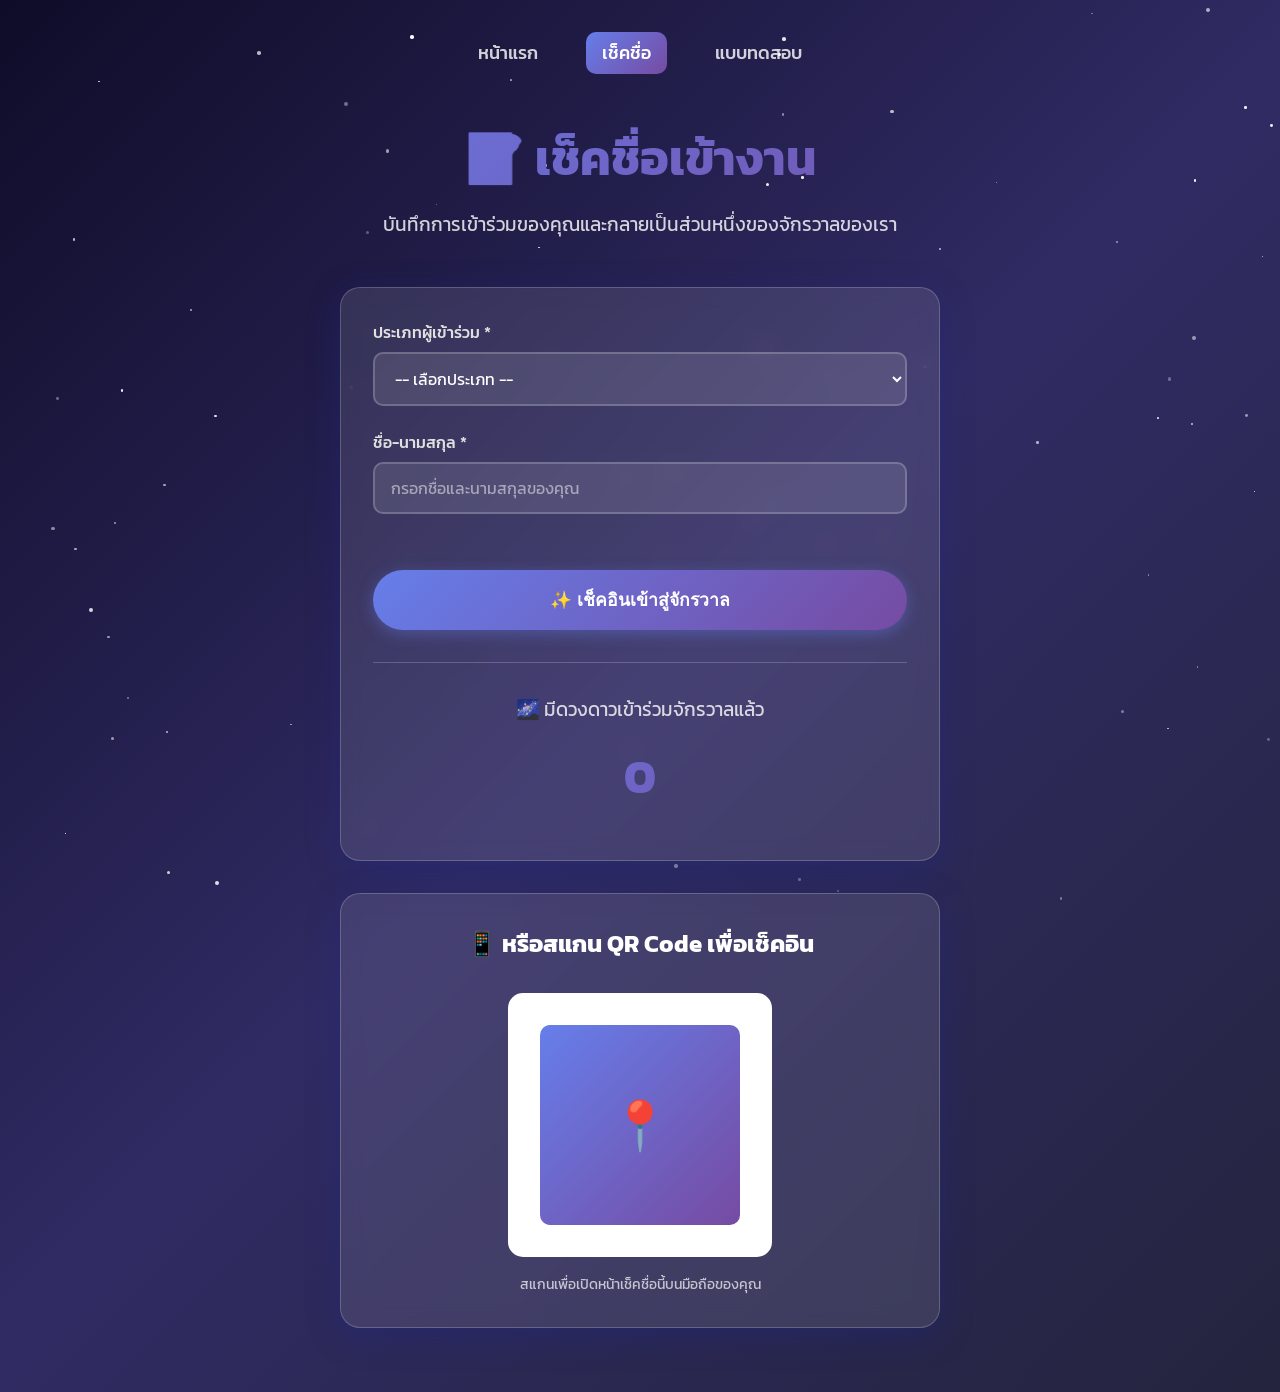
==== templates/checkin.html @ 15f71c45 "Initial project setup for Check-In-And-Quiz web application with celestial theme * Key features impl" ====
<!DOCTYPE html>
<html lang="th">
<head>
    <meta charset="UTF-8">
    <meta name="viewport" content="width=device-width, initial-scale=1.0">
    <title>เช็คชื่อเข้างาน - Check-In</title>
    <link rel="stylesheet" href="/static/css/styles.css">
</head>
<body>
    <!-- Animated Stars Background -->
    <div class="stars-bg"></div>

    <div class="container">
        <!-- Navigation -->
        <nav class="nav">
            <a href="/" class="nav-link">หน้าแรก</a>
            <a href="/checkin" class="nav-link active">เช็คชื่อ</a>
            <a href="/quiz" class="nav-link">แบบทดสอบ</a>
        </nav>

        <!-- Page Header -->
        <header class="page-header">
            <h1 class="page-title">📝 เช็คชื่อเข้างาน</h1>
            <p class="page-subtitle">บันทึกการเข้าร่วมของคุณและกลายเป็นส่วนหนึ่งของจักรวาลของเรา</p>
        </header>

        <!-- Check-in Form -->
        <main class="glass-card" style="max-width: 600px; margin: 0 auto;">
            <form onsubmit="submitCheckIn(event)">
                <!-- User Type Selection -->
                <div class="form-group">
                    <label class="form-label" for="user-type">ประเภทผู้เข้าร่วม *</label>
                    <select 
                        class="form-select" 
                        id="user-type" 
                        name="user_type" 
                        required
                        onchange="toggleUserTypeFields()"
                    >
                        <option value="">-- เลือกประเภท --</option>
                        <option value="student">นิสิต/นักศึกษา</option>
                        <option value="staff">บุคลากร</option>
                        <option value="external">บุคคลภายนอก</option>
                    </select>
                </div>

                <!-- Common Fields -->
                <div class="form-group">
                    <label class="form-label" for="name">ชื่อ-นามสกุล *</label>
                    <input 
                        type="text" 
                        class="form-input" 
                        id="name" 
                        name="name" 
                        placeholder="กรอกชื่อและนามสกุลของคุณ"
                        required
                    />
                </div>

                <!-- Student Fields -->
                <div id="student-fields" class="hidden">
                    <div class="form-group">
                        <label class="form-label" for="staff_id_student">รหัสนิสิต *</label>
                        <input 
                            type="text" 
                            class="form-input" 
                            id="staff_id_student" 
                            name="staff_id" 
                            placeholder="กรอกรหัสนิสิต"
                        />
                    </div>
                    <div class="form-group">
                        <label class="form-label" for="faculty_student">คณะ *</label>
                        <input 
                            type="text" 
                            class="form-input" 
                            id="faculty_student" 
                            name="faculty" 
                            placeholder="กรอกชื่อคณะ"
                        />
                    </div>
                </div>

                <!-- Staff Fields -->
                <div id="staff-fields" class="hidden">
                    <div class="form-group">
                        <label class="form-label" for="staff_id_staff">รหัสพนักงาน</label>
                        <input 
                            type="text" 
                            class="form-input" 
                            id="staff_id_staff" 
                            name="staff_id" 
                            placeholder="กรอกรหัสพนักงาน (ถ้ามี)"
                        />
                    </div>
                    <div class="form-group">
                        <label class="form-label" for="position_staff">ตำแหน่ง *</label>
                        <input 
                            type="text" 
                            class="form-input" 
                            id="position_staff" 
                            name="position" 
                            placeholder="กรอกตำแหน่ง"
                            required
                        />
                    </div>
                    <div class="form-group">
                        <label class="form-label" for="faculty_staff">คณะ/หน่วยงาน *</label>
                        <input 
                            type="text" 
                            class="form-input" 
                            id="faculty_staff" 
                            name="faculty" 
                            placeholder="กรอกคณะหรือหน่วยงาน"
                            required
                        />
                    </div>
                </div>

                <!-- External Fields -->
                <div id="external-fields" class="hidden">
                    <div class="form-group">
                        <label class="form-label" for="occupation_external">อาชีพ *</label>
                        <input 
                            type="text" 
                            class="form-input" 
                            id="occupation_external" 
                            name="occupation" 
                            placeholder="กรอกอาชีพของคุณ"
                            required
                        />
                    </div>
                </div>

                <!-- Submit Button -->
                <button type="submit" class="btn btn-primary" style="width: 100%; margin-top: 2rem;">
                    ✨ เช็คอินเข้าสู่จักรวาล
                </button>
            </form>

            <!-- Check-in Counter -->
            <div class="mt-4" style="border-top: 1px solid rgba(255,255,255,0.2); padding-top: 2rem; text-align: center;">
                <div class="counter-label">
                    🌌 มีดวงดาวเข้าร่วมจักรวาลแล้ว
                </div>
                <div class="counter-display" id="checkin-count">
                    0
                </div>
            </div>
        </main>

        <!-- QR Code Section (Optional) -->
        <div class="glass-card mt-4" style="max-width: 600px; margin: 2rem auto; text-align: center;">
            <h3 style="font-size: 1.5rem; margin-bottom: 1rem;">📱 หรือสแกน QR Code เพื่อเช็คอิน</h3>
            <div style="background: white; padding: 2rem; border-radius: 15px; display: inline-block; margin: 1rem 0;">
                <!-- Placeholder for QR Code -->
                <div style="width: 200px; height: 200px; background: linear-gradient(135deg, #667eea 0%, #764ba2 100%); display: flex; align-items: center; justify-content: center; border-radius: 10px; color: white; font-size: 3rem;">
                    📍
                </div>
            </div>
            <p style="color: rgba(255,255,255,0.7); font-size: 0.9rem;">
                สแกนเพื่อเปิดหน้าเช็คชื่อนี้บนมือถือของคุณ
            </p>
        </div>
    </div>

    <script src="/static/js/app.js"></script>
</body>
</html>
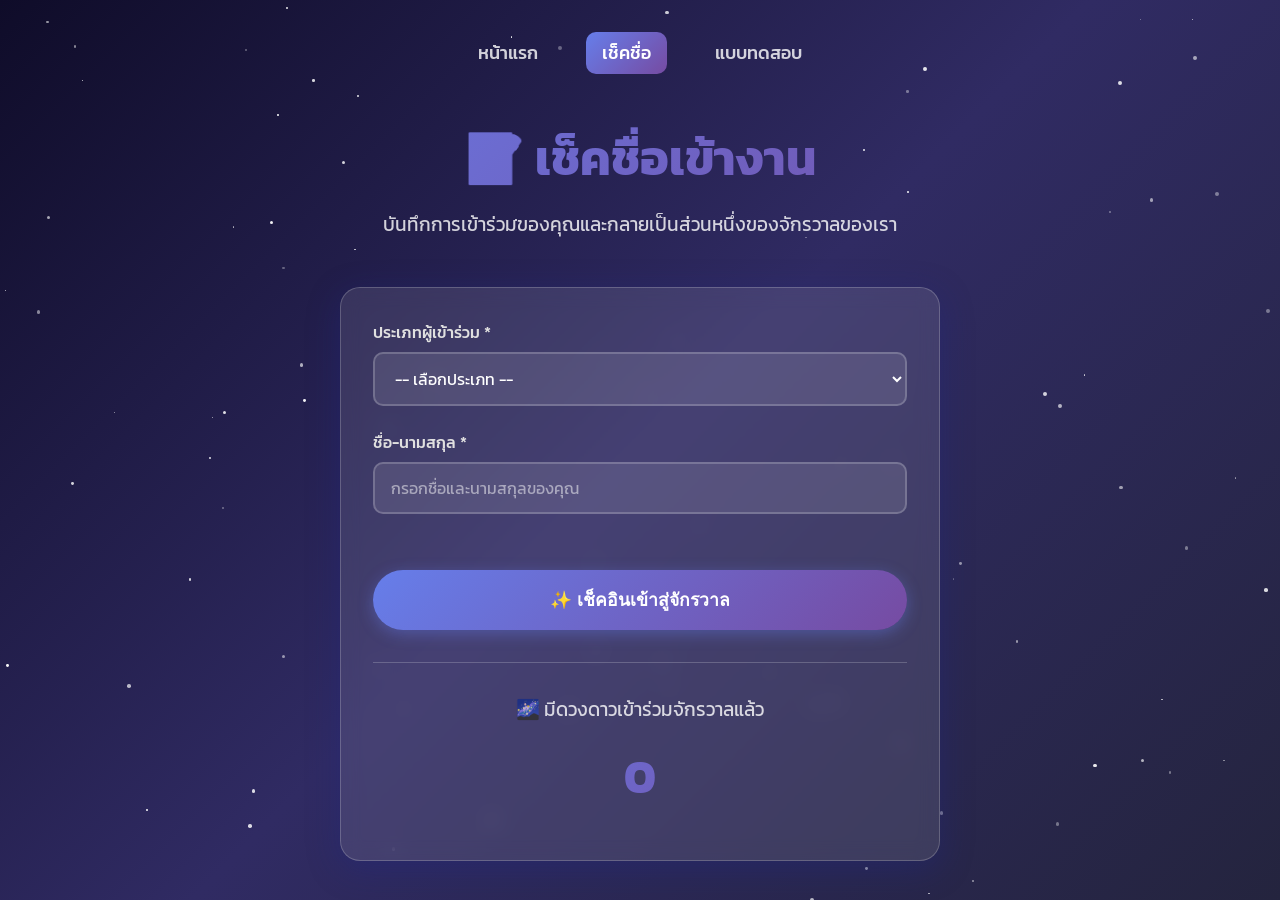
==== commit a9f60b39: "Remove QR Code section from check-in page and update attendance system flow in documentation" ====
--- a/templates/checkin.html
+++ b/templates/checkin.html
@@ -148,20 +148,6 @@
                 </div>
             </div>
         </main>
-
-        <!-- QR Code Section (Optional) -->
-        <div class="glass-card mt-4" style="max-width: 600px; margin: 2rem auto; text-align: center;">
-            <h3 style="font-size: 1.5rem; margin-bottom: 1rem;">📱 หรือสแกน QR Code เพื่อเช็คอิน</h3>
-            <div style="background: white; padding: 2rem; border-radius: 15px; display: inline-block; margin: 1rem 0;">
-                <!-- Placeholder for QR Code -->
-                <div style="width: 200px; height: 200px; background: linear-gradient(135deg, #667eea 0%, #764ba2 100%); display: flex; align-items: center; justify-content: center; border-radius: 10px; color: white; font-size: 3rem;">
-                    📍
-                </div>
-            </div>
-            <p style="color: rgba(255,255,255,0.7); font-size: 0.9rem;">
-                สแกนเพื่อเปิดหน้าเช็คชื่อนี้บนมือถือของคุณ
-            </p>
-        </div>
     </div>
 
     <script src="/static/js/app.js"></script>
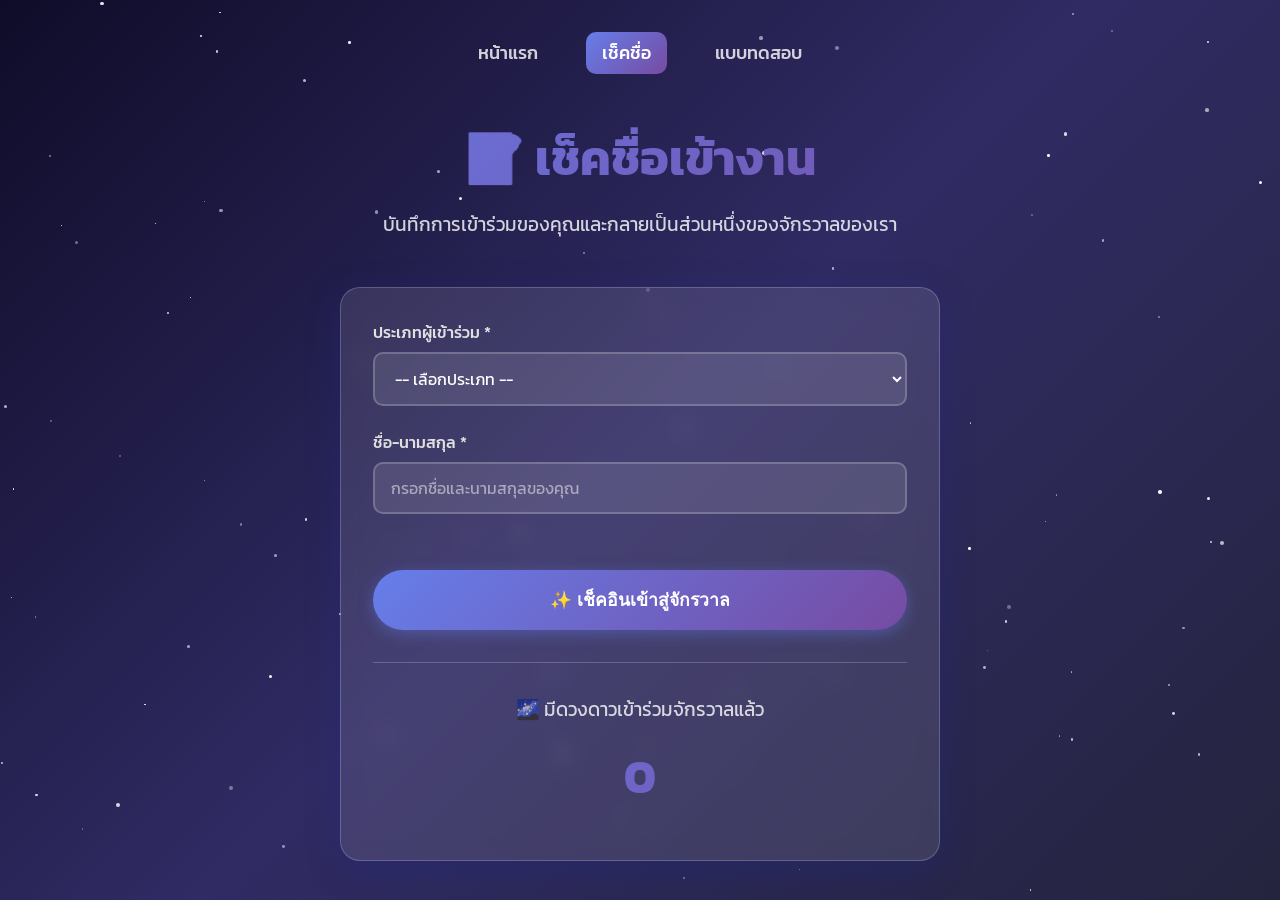
==== commit 1a610a51: "Enhance check-in form validation and user type handling; update UI elements for better user experien" ====
--- a/templates/checkin.html
+++ b/templates/checkin.html
@@ -67,6 +67,7 @@
                             id="staff_id_student" 
                             name="staff_id" 
                             placeholder="กรอกรหัสนิสิต"
+                            disabled
                         />
                     </div>
                     <div class="form-group">
@@ -77,6 +78,7 @@
                             id="faculty_student" 
                             name="faculty" 
                             placeholder="กรอกชื่อคณะ"
+                            disabled
                         />
                     </div>
                 </div>
@@ -91,6 +93,7 @@
                             id="staff_id_staff" 
                             name="staff_id" 
                             placeholder="กรอกรหัสพนักงาน (ถ้ามี)"
+                            disabled
                         />
                     </div>
                     <div class="form-group">
@@ -101,7 +104,7 @@
                             id="position_staff" 
                             name="position" 
                             placeholder="กรอกตำแหน่ง"
-                            required
+                            disabled
                         />
                     </div>
                     <div class="form-group">
@@ -112,7 +115,7 @@
                             id="faculty_staff" 
                             name="faculty" 
                             placeholder="กรอกคณะหรือหน่วยงาน"
-                            required
+                            disabled
                         />
                     </div>
                 </div>
@@ -127,7 +130,7 @@
                             id="occupation_external" 
                             name="occupation" 
                             placeholder="กรอกอาชีพของคุณ"
-                            required
+                            disabled
                         />
                     </div>
                 </div>
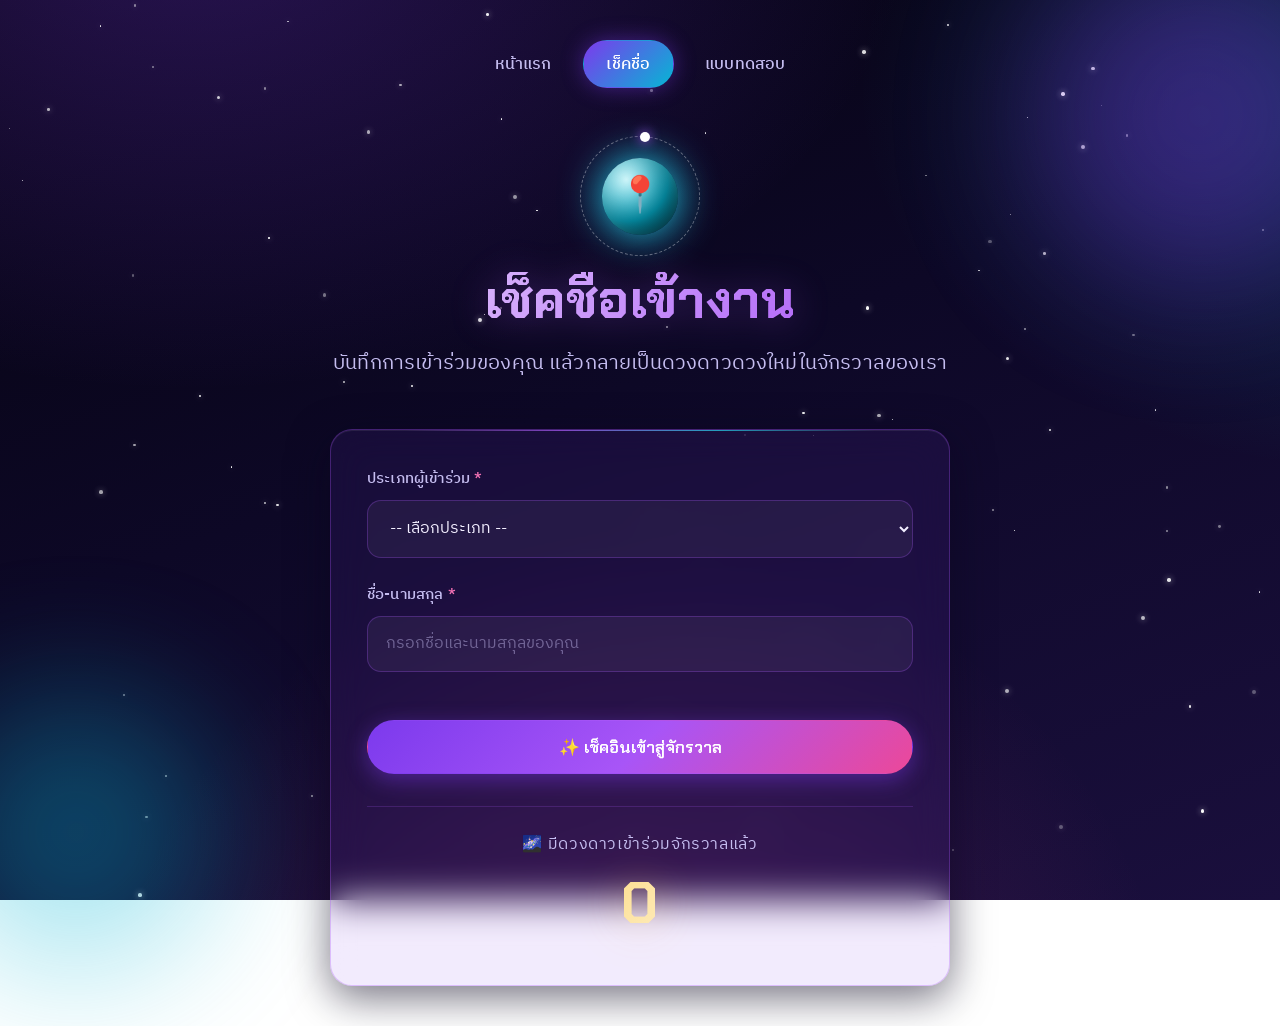
==== commit b2544af6: "Enhance UI and content for home, quiz, and result pages - Updated titles and meta descriptions for b" ====
--- a/templates/checkin.html
+++ b/templates/checkin.html
@@ -3,42 +3,49 @@
 <head>
     <meta charset="UTF-8">
     <meta name="viewport" content="width=device-width, initial-scale=1.0">
-    <title>เช็คชื่อเข้างาน - Check-In</title>
+    <title>เช็คชื่อเข้างาน | จักรวาลแห่งดวงดาว</title>
     <link rel="stylesheet" href="/static/css/styles.css">
 </head>
 <body>
     <!-- Animated Stars Background -->
     <div class="stars-bg"></div>
+    <!-- Floating nebula orbs -->
+    <div class="cosmic-orb" style="width:340px;height:340px;background:#7c3aed;top:-6%;right:-7%;"></div>
+    <div class="cosmic-orb" style="width:280px;height:280px;background:#06b6d4;bottom:-8%;left:-5%;animation-delay:-10s;"></div>
 
     <div class="container">
         <!-- Navigation -->
-        <nav class="nav">
+        <nav class="nav animate-rise">
             <a href="/" class="nav-link">หน้าแรก</a>
             <a href="/checkin" class="nav-link active">เช็คชื่อ</a>
             <a href="/quiz" class="nav-link">แบบทดสอบ</a>
         </nav>
 
         <!-- Page Header -->
-        <header class="page-header">
-            <h1 class="page-title">📝 เช็คชื่อเข้างาน</h1>
-            <p class="page-subtitle">บันทึกการเข้าร่วมของคุณและกลายเป็นส่วนหนึ่งของจักรวาลของเรา</p>
+        <header class="page-header animate-rise">
+            <div class="planet-character" style="width:120px;height:120px;margin-bottom:1rem;">
+                <div class="planet-orb" style="--orb:#06b6d4;--orb-light:#cffafe;--orb-dark:#083344;--aura:#22d3ee;font-size:2.2rem;">📍</div>
+                <div class="planet-ring"></div>
+            </div>
+            <h1 class="page-title">เช็คชื่อเข้างาน</h1>
+            <p class="page-subtitle">บันทึกการเข้าร่วมของคุณ แล้วกลายเป็นดวงดาวดวงใหม่ในจักรวาลของเรา</p>
         </header>
 
         <!-- Check-in Form -->
-        <main class="glass-card" style="max-width: 600px; margin: 0 auto;">
+        <main class="glass-card animate-rise-delay-1" style="max-width:620px;margin:0 auto;">
             <form onsubmit="submitCheckIn(event)">
                 <!-- User Type Selection -->
                 <div class="form-group">
-                    <label class="form-label" for="user-type">ประเภทผู้เข้าร่วม *</label>
-                    <select 
-                        class="form-select" 
-                        id="user-type" 
-                        name="user_type" 
+                    <label class="form-label" for="user-type">ประเภทผู้เข้าร่วม <span style="color:var(--rose);">*</span></label>
+                    <select
+                        class="form-select"
+                        id="user-type"
+                        name="user_type"
                         required
                         onchange="toggleUserTypeFields()"
                     >
                         <option value="">-- เลือกประเภท --</option>
-                        <option value="student">นิสิต/นักศึกษา</option>
+                        <option value="student">นิสิต / นักศึกษา</option>
                         <option value="staff">บุคลากร</option>
                         <option value="external">บุคคลภายนอก</option>
                     </select>
@@ -46,12 +53,12 @@
 
                 <!-- Common Fields -->
                 <div class="form-group">
-                    <label class="form-label" for="name">ชื่อ-นามสกุล *</label>
-                    <input 
-                        type="text" 
-                        class="form-input" 
-                        id="name" 
-                        name="name" 
+                    <label class="form-label" for="name">ชื่อ-นามสกุล <span style="color:var(--rose);">*</span></label>
+                    <input
+                        type="text"
+                        class="form-input"
+                        id="name"
+                        name="name"
                         placeholder="กรอกชื่อและนามสกุลของคุณ"
                         required
                     />
@@ -60,26 +67,12 @@
                 <!-- Student Fields -->
                 <div id="student-fields" class="hidden">
                     <div class="form-group">
-                        <label class="form-label" for="staff_id_student">รหัสนิสิต *</label>
-                        <input 
-                            type="text" 
-                            class="form-input" 
-                            id="staff_id_student" 
-                            name="staff_id" 
-                            placeholder="กรอกรหัสนิสิต"
-                            disabled
-                        />
+                        <label class="form-label" for="staff_id_student">รหัสนิสิต <span style="color:var(--rose);">*</span></label>
+                        <input type="text" class="form-input" id="staff_id_student" name="staff_id" placeholder="กรอกรหัสนิสิต" disabled />
                     </div>
                     <div class="form-group">
-                        <label class="form-label" for="faculty_student">คณะ *</label>
-                        <input 
-                            type="text" 
-                            class="form-input" 
-                            id="faculty_student" 
-                            name="faculty" 
-                            placeholder="กรอกชื่อคณะ"
-                            disabled
-                        />
+                        <label class="form-label" for="faculty_student">คณะ <span style="color:var(--rose);">*</span></label>
+                        <input type="text" class="form-input" id="faculty_student" name="faculty" placeholder="กรอกชื่อคณะ" disabled />
                     </div>
                 </div>
 
@@ -87,68 +80,36 @@
                 <div id="staff-fields" class="hidden">
                     <div class="form-group">
                         <label class="form-label" for="staff_id_staff">รหัสพนักงาน</label>
-                        <input 
-                            type="text" 
-                            class="form-input" 
-                            id="staff_id_staff" 
-                            name="staff_id" 
-                            placeholder="กรอกรหัสพนักงาน (ถ้ามี)"
-                            disabled
-                        />
+                        <input type="text" class="form-input" id="staff_id_staff" name="staff_id" placeholder="กรอกรหัสพนักงาน (ถ้ามี)" disabled />
                     </div>
                     <div class="form-group">
-                        <label class="form-label" for="position_staff">ตำแหน่ง *</label>
-                        <input 
-                            type="text" 
-                            class="form-input" 
-                            id="position_staff" 
-                            name="position" 
-                            placeholder="กรอกตำแหน่ง"
-                            disabled
-                        />
+                        <label class="form-label" for="position_staff">ตำแหน่ง <span style="color:var(--rose);">*</span></label>
+                        <input type="text" class="form-input" id="position_staff" name="position" placeholder="กรอกตำแหน่ง" disabled />
                     </div>
                     <div class="form-group">
-                        <label class="form-label" for="faculty_staff">คณะ/หน่วยงาน *</label>
-                        <input 
-                            type="text" 
-                            class="form-input" 
-                            id="faculty_staff" 
-                            name="faculty" 
-                            placeholder="กรอกคณะหรือหน่วยงาน"
-                            disabled
-                        />
+                        <label class="form-label" for="faculty_staff">คณะ / หน่วยงาน <span style="color:var(--rose);">*</span></label>
+                        <input type="text" class="form-input" id="faculty_staff" name="faculty" placeholder="กรอกคณะหรือหน่วยงาน" disabled />
                     </div>
                 </div>
 
                 <!-- External Fields -->
                 <div id="external-fields" class="hidden">
                     <div class="form-group">
-                        <label class="form-label" for="occupation_external">อาชีพ *</label>
-                        <input 
-                            type="text" 
-                            class="form-input" 
-                            id="occupation_external" 
-                            name="occupation" 
-                            placeholder="กรอกอาชีพของคุณ"
-                            disabled
-                        />
+                        <label class="form-label" for="occupation_external">อาชีพ <span style="color:var(--rose);">*</span></label>
+                        <input type="text" class="form-input" id="occupation_external" name="occupation" placeholder="กรอกอาชีพของคุณ" disabled />
                     </div>
                 </div>
 
                 <!-- Submit Button -->
-                <button type="submit" class="btn btn-primary" style="width: 100%; margin-top: 2rem;">
+                <button type="submit" class="btn btn-primary" style="width:100%;margin-top:1.5rem;">
                     ✨ เช็คอินเข้าสู่จักรวาล
                 </button>
             </form>
 
             <!-- Check-in Counter -->
-            <div class="mt-4" style="border-top: 1px solid rgba(255,255,255,0.2); padding-top: 2rem; text-align: center;">
-                <div class="counter-label">
-                    🌌 มีดวงดาวเข้าร่วมจักรวาลแล้ว
-                </div>
-                <div class="counter-display" id="checkin-count">
-                    0
-                </div>
+            <div class="mt-4" style="border-top:1px solid rgba(168,85,247,0.2);padding-top:1.5rem;text-align:center;">
+                <div class="counter-label">🌌 มีดวงดาวเข้าร่วมจักรวาลแล้ว</div>
+                <div class="counter-display" id="checkin-count">0</div>
             </div>
         </main>
     </div>
--- a/static/css/styles.css
+++ b/static/css/styles.css
@@ -0,0 +1,599 @@
+/* ============================================================
+   COSMIC FANTASY THEME — จักรวาลแห่งดวงดาว
+   Mysterious · Fantasy · Professional
+   ============================================================ */
+
+@import url('https://fonts.googleapis.com/css2?family=Chakra+Petch:wght@400;500;600;700&family=IBM+Plex+Sans+Thai:wght@300;400;500;600;700&display=swap');
+
+:root {
+    /* Deep cosmic background */
+    --cosmic-bg-1: #05030f;
+    --cosmic-bg-2: #0d0826;
+    --cosmic-bg-3: #1a0f3d;
+
+    /* Stellar accents */
+    --violet: #a855f7;
+    --violet-deep: #7c3aed;
+    --cyan: #22d3ee;
+    --cyan-deep: #06b6d4;
+    --gold: #fbbf24;
+    --gold-deep: #f59e0b;
+    --rose: #f472b6;
+    --rose-deep: #ec4899;
+
+    /* Text */
+    --text-bright: #F2EEFF;
+    --text-soft: #C5BDF0;
+    --text-muted: #8E86C0;
+
+    /* Glass */
+    --glass-bg: rgba(124, 58, 237, 0.10);
+    --glass-border: rgba(168, 85, 247, 0.30);
+}
+
+* {
+    margin: 0;
+    padding: 0;
+    box-sizing: border-box;
+}
+
+html { scroll-behavior: smooth; }
+
+body {
+    font-family: 'IBM Plex Sans Thai', sans-serif;
+    font-weight: 400;
+    background:
+        radial-gradient(1200px 800px at 15% -10%, rgba(124, 58, 237, 0.30), transparent 60%),
+        radial-gradient(1000px 700px at 110% 10%, rgba(6, 182, 212, 0.22), transparent 55%),
+        radial-gradient(900px 900px at 50% 120%, rgba(236, 72, 153, 0.18), transparent 60%),
+        linear-gradient(160deg, var(--cosmic-bg-1) 0%, var(--cosmic-bg-2) 45%, var(--cosmic-bg-3) 100%);
+    background-attachment: fixed;
+    min-height: 100vh;
+    color: var(--text-bright);
+    overflow-x: hidden;
+    letter-spacing: 0.01em;
+}
+
+h1, h2, h3, h4, .page-title, .counter-display, .result-title {
+    font-family: 'Chakra Petch', 'IBM Plex Sans Thai', sans-serif;
+    letter-spacing: 0.02em;
+}
+
+::selection { background: var(--violet); color: #fff; }
+
+/* Custom scrollbar */
+::-webkit-scrollbar { width: 10px; }
+::-webkit-scrollbar-track { background: var(--cosmic-bg-1); }
+::-webkit-scrollbar-thumb {
+    background: linear-gradient(var(--violet-deep), var(--cyan-deep));
+    border-radius: 10px;
+}
+
+/* ============================================================
+   ANIMATED STARFIELD (used by app.js)
+   ============================================================ */
+.stars-bg {
+    position: fixed;
+    inset: 0;
+    pointer-events: none;
+    z-index: 0;
+    overflow: hidden;
+}
+
+.star {
+    position: absolute;
+    background: white;
+    border-radius: 50%;
+    animation: twinkle var(--duration) ease-in-out infinite;
+    opacity: var(--opacity);
+    box-shadow: 0 0 6px rgba(255, 255, 255, 0.8);
+}
+
+@keyframes twinkle {
+    0%, 100% { opacity: var(--opacity); transform: scale(1); }
+    50% { opacity: 1; transform: scale(1.4); }
+}
+
+/* Shooting star */
+.shooting-star {
+    position: absolute;
+    width: 4px;
+    height: 4px;
+    background: linear-gradient(45deg, #fff, transparent);
+    border-radius: 50%;
+    animation: shoot 4s ease-in-out infinite;
+    opacity: 0;
+}
+.shooting-star::after {
+    content: '';
+    position: absolute;
+    width: 120px;
+    height: 2px;
+    background: linear-gradient(90deg, rgba(255,255,255,0.95), rgba(168,85,247,0.5), transparent);
+    transform: translateX(-100%);
+    border-radius: 2px;
+}
+@keyframes shoot {
+    0% { transform: translate(0,0); opacity: 0; }
+    8% { opacity: 1; }
+    20% { transform: translate(320px, 320px); opacity: 0; }
+    100% { opacity: 0; }
+}
+
+/* Decorative nebula orbs floating in the void */
+.cosmic-orb {
+    position: fixed;
+    border-radius: 50%;
+    filter: blur(70px);
+    opacity: 0.35;
+    pointer-events: none;
+    z-index: 0;
+    animation: drift 24s ease-in-out infinite alternate;
+}
+@keyframes drift {
+    from { transform: translate(0,0) scale(1); }
+    to   { transform: translate(40px,-30px) scale(1.15); }
+}
+
+/* ============================================================
+   LAYOUT
+   ============================================================ */
+.container {
+    max-width: 1180px;
+    margin: 0 auto;
+    padding: 2.5rem 1.5rem;
+    position: relative;
+    z-index: 1;
+}
+
+/* ============================================================
+   GLASSMORPHISM CARD
+   ============================================================ */
+.glass-card {
+    position: relative;
+    background: var(--glass-bg);
+    backdrop-filter: blur(18px);
+    -webkit-backdrop-filter: blur(18px);
+    border-radius: 22px;
+    border: 1px solid var(--glass-border);
+    box-shadow:
+        0 12px 40px rgba(10, 5, 30, 0.55),
+        inset 0 1px 0 rgba(255, 255, 255, 0.08);
+    padding: 2.25rem;
+}
+/* glowing top hairline */
+.glass-card::before {
+    content: '';
+    position: absolute;
+    top: 0; left: 12%; right: 12%;
+    height: 1px;
+    background: linear-gradient(90deg, transparent, var(--violet), var(--cyan), transparent);
+    opacity: 0.7;
+}
+
+/* ============================================================
+   NAVIGATION
+   ============================================================ */
+.nav {
+    display: flex;
+    justify-content: center;
+    gap: 0.5rem;
+    margin-bottom: 3rem;
+    flex-wrap: wrap;
+}
+.nav-link {
+    position: relative;
+    color: var(--text-soft);
+    text-decoration: none;
+    font-size: 1.02rem;
+    font-weight: 500;
+    padding: 0.6rem 1.4rem;
+    border-radius: 999px;
+    transition: all 0.3s ease;
+    border: 1px solid transparent;
+}
+.nav-link:hover {
+    color: #fff;
+    background: rgba(168, 85, 247, 0.12);
+    border-color: rgba(168, 85, 247, 0.35);
+    box-shadow: 0 0 18px rgba(168, 85, 247, 0.25);
+}
+.nav-link.active {
+    color: #fff;
+    background: linear-gradient(135deg, var(--violet-deep), var(--cyan-deep));
+    box-shadow: 0 0 22px rgba(124, 58, 237, 0.45);
+}
+
+/* ============================================================
+   PAGE HEADER + TITLES
+   ============================================================ */
+.page-header {
+    text-align: center;
+    margin-bottom: 3rem;
+}
+.page-title {
+    font-size: clamp(2rem, 5vw, 3.2rem);
+    font-weight: 700;
+    margin-bottom: 1rem;
+    line-height: 1.15;
+    background: linear-gradient(120deg, #fff 0%, var(--violet) 35%, var(--cyan) 70%, var(--gold) 100%);
+    background-size: 220% auto;
+    -webkit-background-clip: text;
+    -webkit-text-fill-color: transparent;
+    background-clip: text;
+    animation: gradient-shift 8s ease infinite;
+    filter: drop-shadow(0 2px 18px rgba(168, 85, 247, 0.35));
+}
+@keyframes gradient-shift {
+    0%, 100% { background-position: 0% 50%; }
+    50% { background-position: 100% 50%; }
+}
+.page-subtitle {
+    font-size: clamp(1rem, 2vw, 1.25rem);
+    color: var(--text-soft);
+    max-width: 640px;
+    margin: 0 auto;
+    line-height: 1.7;
+}
+
+/* ============================================================
+   BUTTONS
+   ============================================================ */
+.btn {
+    display: inline-flex;
+    align-items: center;
+    justify-content: center;
+    gap: 0.5rem;
+    padding: 0.95rem 2rem;
+    border-radius: 999px;
+    font-size: 1.05rem;
+    font-weight: 600;
+    font-family: 'Chakra Petch', sans-serif;
+    text-decoration: none;
+    transition: all 0.3s ease;
+    cursor: pointer;
+    border: 1px solid transparent;
+    outline: none;
+    position: relative;
+    overflow: hidden;
+}
+.btn-primary {
+    background: linear-gradient(135deg, var(--violet-deep) 0%, var(--violet) 50%, var(--rose-deep) 100%);
+    color: #fff;
+    box-shadow: 0 6px 22px rgba(124, 58, 237, 0.45);
+}
+.btn-primary:hover {
+    transform: translateY(-2px);
+    box-shadow: 0 10px 30px rgba(168, 85, 247, 0.6);
+}
+.btn-secondary {
+    background: linear-gradient(135deg, var(--cyan-deep) 0%, var(--cyan) 100%);
+    color: #04121a;
+    box-shadow: 0 6px 22px rgba(6, 182, 212, 0.4);
+}
+.btn-secondary:hover {
+    transform: translateY(-2px);
+    box-shadow: 0 10px 30px rgba(34, 211, 238, 0.55);
+}
+/* shimmer sweep */
+.btn::after {
+    content: '';
+    position: absolute;
+    top: 0; left: -120%;
+    width: 60%; height: 100%;
+    background: linear-gradient(90deg, transparent, rgba(255,255,255,0.45), transparent);
+    transform: skewX(-20deg);
+    transition: left 0.6s ease;
+}
+.btn:hover::after { left: 140%; }
+
+/* ============================================================
+   FORMS
+   ============================================================ */
+.form-group { margin-bottom: 1.5rem; }
+
+.form-label {
+    display: block;
+    margin-bottom: 0.55rem;
+    font-weight: 500;
+    color: var(--text-soft);
+    font-size: 0.95rem;
+}
+
+.form-input,
+.form-select {
+    width: 100%;
+    padding: 0.85rem 1.1rem;
+    border: 1.5px solid rgba(168, 85, 247, 0.28);
+    border-radius: 14px;
+    background: rgba(255, 255, 255, 0.05);
+    color: var(--text-bright);
+    font-size: 1rem;
+    font-family: 'IBM Plex Sans Thai', sans-serif;
+    transition: all 0.3s ease;
+}
+.form-input::placeholder { color: rgba(197, 189, 240, 0.45); }
+
+.form-input:focus,
+.form-select:focus {
+    outline: none;
+    border-color: var(--cyan);
+    background: rgba(34, 211, 238, 0.08);
+    box-shadow: 0 0 0 4px rgba(34, 211, 238, 0.12), 0 0 18px rgba(34, 211, 238, 0.25);
+}
+.form-select option { background: var(--cosmic-bg-2); color: #fff; }
+
+/* ============================================================
+   COUNTER
+   ============================================================ */
+.counter-label {
+    text-align: center;
+    font-size: 1rem;
+    color: var(--text-soft);
+    margin-bottom: 0.5rem;
+    letter-spacing: 0.04em;
+}
+.counter-display {
+    font-size: clamp(2.5rem, 6vw, 3.6rem);
+    font-weight: 700;
+    font-family: 'Chakra Petch', sans-serif;
+    background: linear-gradient(135deg, var(--gold) 0%, #fff 45%, var(--rose) 100%);
+    background-size: 200% auto;
+    -webkit-background-clip: text;
+    -webkit-text-fill-color: transparent;
+    background-clip: text;
+    text-align: center;
+    margin: 0.5rem 0;
+    animation: gradient-shift 6s ease infinite;
+    filter: drop-shadow(0 0 24px rgba(251, 191, 36, 0.35));
+}
+
+/* ============================================================
+   QUIZ
+   ============================================================ */
+.quiz-question {
+    margin-bottom: 2.25rem;
+    padding-left: 0.2rem;
+}
+.quiz-options {
+    display: flex;
+    flex-direction: column;
+    gap: 0.85rem;
+}
+.quiz-option {
+    padding: 1.05rem 1.4rem;
+    background: rgba(255, 255, 255, 0.04);
+    border: 1.5px solid rgba(168, 85, 247, 0.22);
+    border-radius: 14px;
+    cursor: pointer;
+    transition: all 0.28s ease;
+    color: var(--text-bright);
+    line-height: 1.5;
+}
+.quiz-option:hover {
+    background: rgba(168, 85, 247, 0.14);
+    border-color: var(--violet);
+    transform: translateX(6px);
+    box-shadow: 0 0 18px rgba(168, 85, 247, 0.25);
+}
+.quiz-option.selected {
+    background: linear-gradient(135deg, rgba(124, 58, 237, 0.55), rgba(34, 211, 238, 0.35));
+    border-color: var(--cyan);
+    box-shadow: 0 0 24px rgba(34, 211, 238, 0.4);
+}
+
+/* ============================================================
+   RESULT CARD + PLANET CHARACTER
+   ============================================================ */
+.result-card {
+    position: relative;
+    border-radius: 32px;
+    padding: 3.5rem 2.5rem;
+    text-align: center;
+    border: 1.5px solid rgba(255, 255, 255, 0.18);
+    overflow: hidden;
+}
+/* aura glow behind the planet */
+.result-card::before {
+    content: '';
+    position: absolute;
+    top: -30%; left: 50%;
+    transform: translateX(-50%);
+    width: 520px; height: 520px;
+    max-width: 120%;
+    background: radial-gradient(circle, var(--aura, var(--violet)) 0%, transparent 65%);
+    opacity: 0.35;
+    filter: blur(20px);
+    animation: pulse-glow 5s ease-in-out infinite;
+    z-index: 0;
+}
+@keyframes pulse-glow {
+    0%, 100% { opacity: 0.28; transform: translateX(-50%) scale(1); }
+    50% { opacity: 0.5; transform: translateX(-50%) scale(1.12); }
+}
+.result-card > * { position: relative; z-index: 1; }
+
+/* The planet character */
+.planet-character {
+    position: relative;
+    width: 170px;
+    height: 170px;
+    margin: 0 auto 1.5rem;
+    animation: float 4s ease-in-out infinite;
+}
+@keyframes float {
+    0%, 100% { transform: translateY(0); }
+    50% { transform: translateY(-16px); }
+}
+.planet-orb {
+    position: absolute;
+    inset: 18%;
+    border-radius: 50%;
+    background: radial-gradient(circle at 32% 28%, var(--orb-light, #fff), var(--orb, var(--violet)) 55%, var(--orb-dark, #2a0a4a) 100%);
+    box-shadow:
+        0 0 40px var(--aura, var(--violet)),
+        inset -14px -16px 34px rgba(0,0,0,0.45),
+        inset 8px 10px 20px rgba(255,255,255,0.18);
+    display: flex;
+    align-items: center;
+    justify-content: center;
+    font-size: 3rem;
+}
+/* orbiting ring around the planet */
+.planet-ring {
+    position: absolute;
+    inset: 0;
+    border-radius: 50%;
+    border: 1.5px dashed rgba(255, 255, 255, 0.35);
+    animation: spin-slow 18s linear infinite;
+}
+.planet-ring::after {
+    content: '';
+    position: absolute;
+    top: -5px; left: 50%;
+    width: 10px; height: 10px;
+    border-radius: 50%;
+    background: var(--orb-light, #fff);
+    box-shadow: 0 0 12px var(--aura, var(--violet));
+}
+@keyframes spin-slow { to { transform: rotate(360deg); } }
+@keyframes spin-reverse { to { transform: rotate(-360deg); } }
+
+/* small twinkling sparkles around planet */
+.planet-spark {
+    position: absolute;
+    width: 6px; height: 6px;
+    border-radius: 50%;
+    background: var(--gold);
+    box-shadow: 0 0 8px var(--gold);
+    animation: twinkle 2.5s ease-in-out infinite;
+}
+
+.result-icon {
+    font-size: 4.5rem;
+    margin-bottom: 1rem;
+    display: inline-block;
+    animation: float 3.5s ease-in-out infinite;
+}
+.result-title {
+    font-size: clamp(2rem, 5vw, 2.8rem);
+    font-weight: 700;
+    margin-bottom: 1rem;
+    text-shadow: 0 0 30px var(--aura, var(--violet));
+}
+.result-description {
+    font-size: 1.15rem;
+    line-height: 1.8;
+    color: var(--text-bright);
+    margin-bottom: 2rem;
+    max-width: 540px;
+    margin-left: auto;
+    margin-right: auto;
+}
+.result-traits {
+    display: flex;
+    flex-wrap: wrap;
+    justify-content: center;
+    gap: 0.6rem;
+    margin-bottom: 2rem;
+}
+.trait-badge {
+    padding: 0.5rem 1.1rem;
+    background: rgba(255, 255, 255, 0.08);
+    backdrop-filter: blur(6px);
+    border-radius: 999px;
+    font-size: 0.92rem;
+    font-weight: 500;
+    color: #fff;
+}
+
+/* ============================================================
+   ALERTS + SPINNER
+   ============================================================ */
+.alert {
+    padding: 1rem 1.4rem;
+    border-radius: 14px;
+    margin-bottom: 1.2rem;
+    font-weight: 500;
+    backdrop-filter: blur(8px);
+    animation: rise-fade 0.4s ease;
+}
+@keyframes rise-fade {
+    from { opacity: 0; transform: translateY(-10px); }
+    to { opacity: 1; transform: translateY(0); }
+}
+.alert-success {
+    background: rgba(34, 197, 94, 0.16);
+    border: 1px solid rgba(74, 222, 128, 0.6);
+    color: #86efac;
+}
+.alert-error {
+    background: rgba(244, 63, 94, 0.16);
+    border: 1px solid rgba(251, 113, 133, 0.6);
+    color: #fda4af;
+}
+.spinner {
+    display: inline-block;
+    width: 18px;
+    height: 18px;
+    border: 2.5px solid rgba(255, 255, 255, 0.25);
+    border-radius: 50%;
+    border-top-color: #fff;
+    animation: spin-slow 0.8s linear infinite;
+    vertical-align: middle;
+    margin-right: 0.5rem;
+}
+
+/* ============================================================
+   FEATURE / STAR CARDS (grid items)
+   ============================================================ */
+.feature-card {
+    text-align: center;
+    transition: transform 0.35s ease, box-shadow 0.35s ease;
+}
+.feature-card:hover {
+    transform: translateY(-6px);
+    box-shadow: 0 16px 44px rgba(124, 58, 237, 0.3);
+}
+
+/* mini planet tokens used in result "other stars" grid */
+.mini-planet {
+    width: 64px;
+    height: 64px;
+    margin: 0 auto 0.8rem;
+    border-radius: 50%;
+    position: relative;
+    animation: float 4s ease-in-out infinite;
+}
+
+/* ============================================================
+   ENTRANCE ANIMATION
+   ============================================================ */
+.animate-rise { animation: rise-fade 0.7s ease both; }
+.animate-rise-delay-1 { animation: rise-fade 0.7s ease 0.15s both; }
+.animate-rise-delay-2 { animation: rise-fade 0.7s ease 0.3s both; }
+
+/* ============================================================
+   RESPONSIVE
+   ============================================================ */
+@media (max-width: 768px) {
+    .container { padding: 1.5rem 1rem; }
+    .glass-card { padding: 1.5rem; border-radius: 18px; }
+    .result-card { padding: 2.5rem 1.5rem; }
+    .nav { gap: 0.35rem; }
+    .nav-link { padding: 0.5rem 1rem; font-size: 0.95rem; }
+}
+
+/* ============================================================
+   UTILITIES (kept for compatibility with templates/app.js)
+   ============================================================ */
+.text-center { text-align: center; }
+.mt-1 { margin-top: 0.5rem; }
+.mt-2 { margin-top: 1rem; }
+.mt-3 { margin-top: 1.5rem; }
+.mt-4 { margin-top: 2rem; }
+.mb-1 { margin-bottom: 0.5rem; }
+.mb-2 { margin-bottom: 1rem; }
+.mb-3 { margin-bottom: 1.5rem; }
+.mb-4 { margin-bottom: 2rem; }
+.hidden { display: none; }
